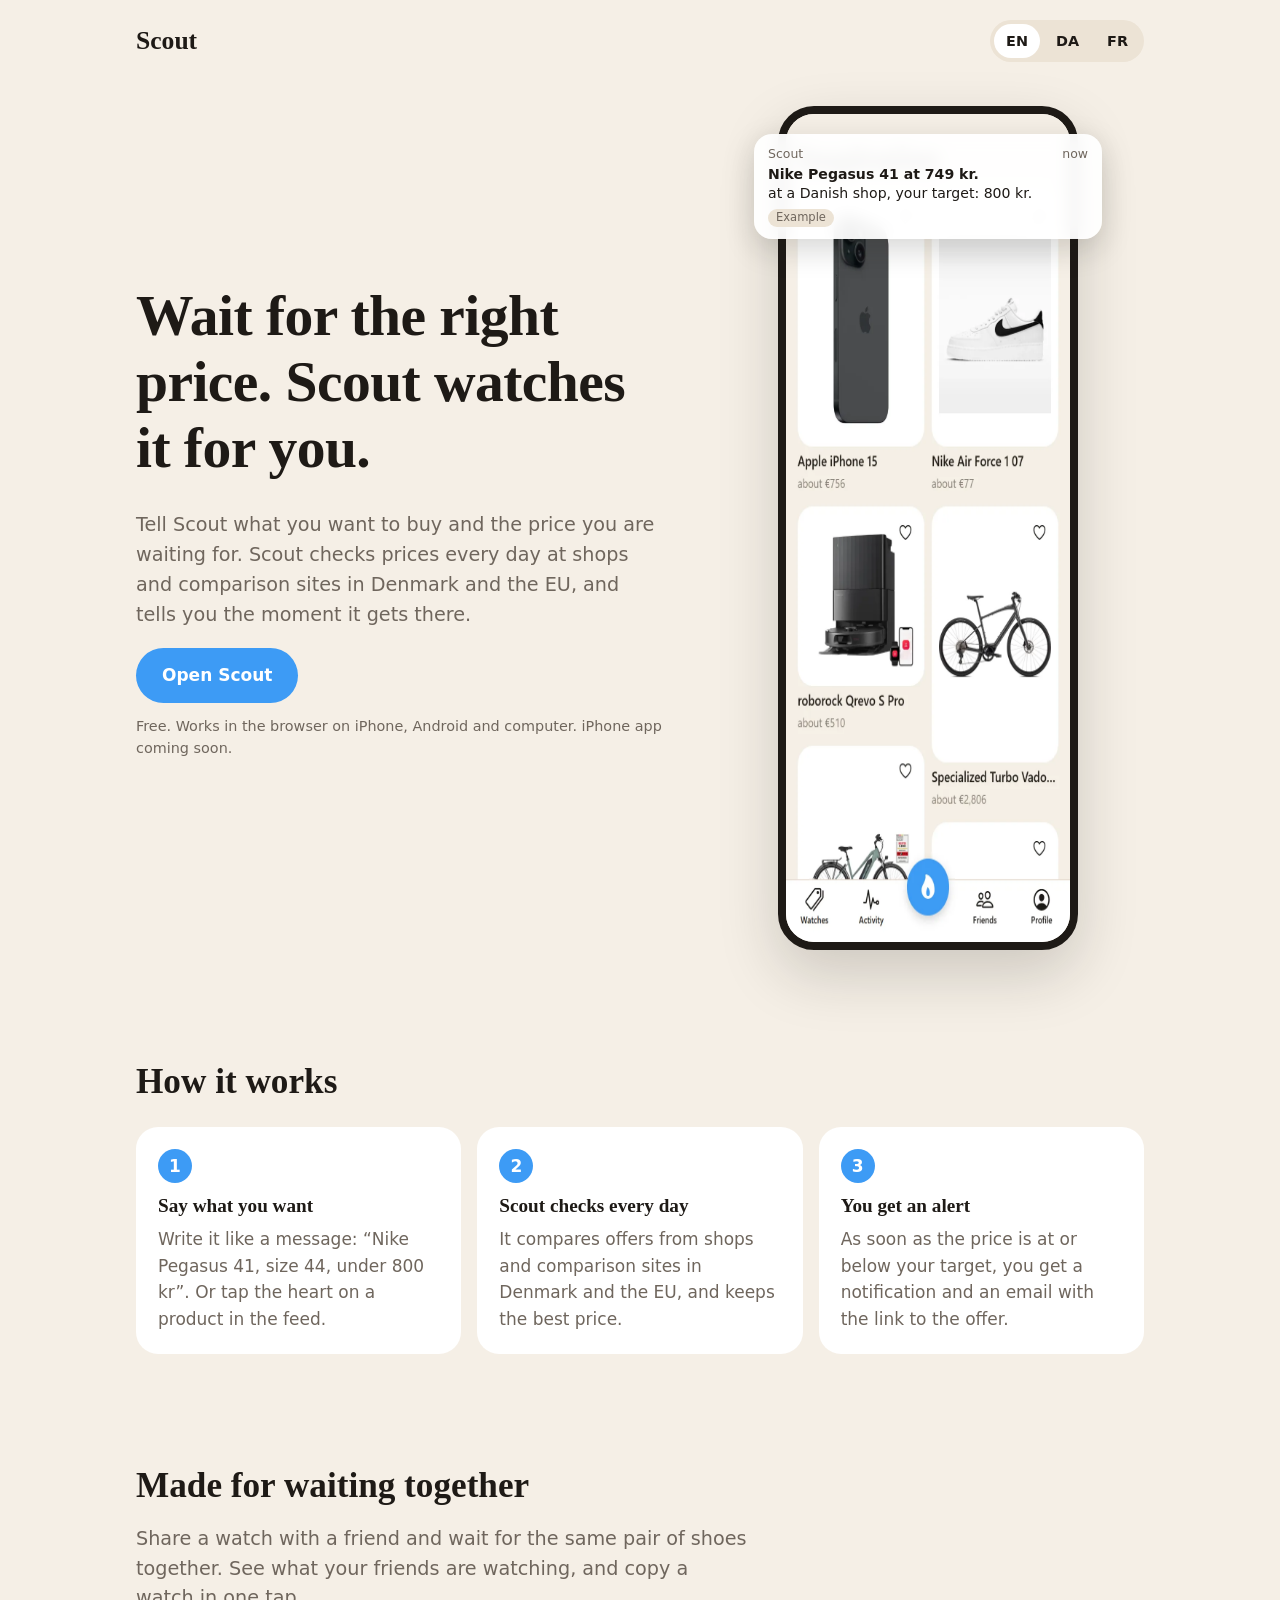
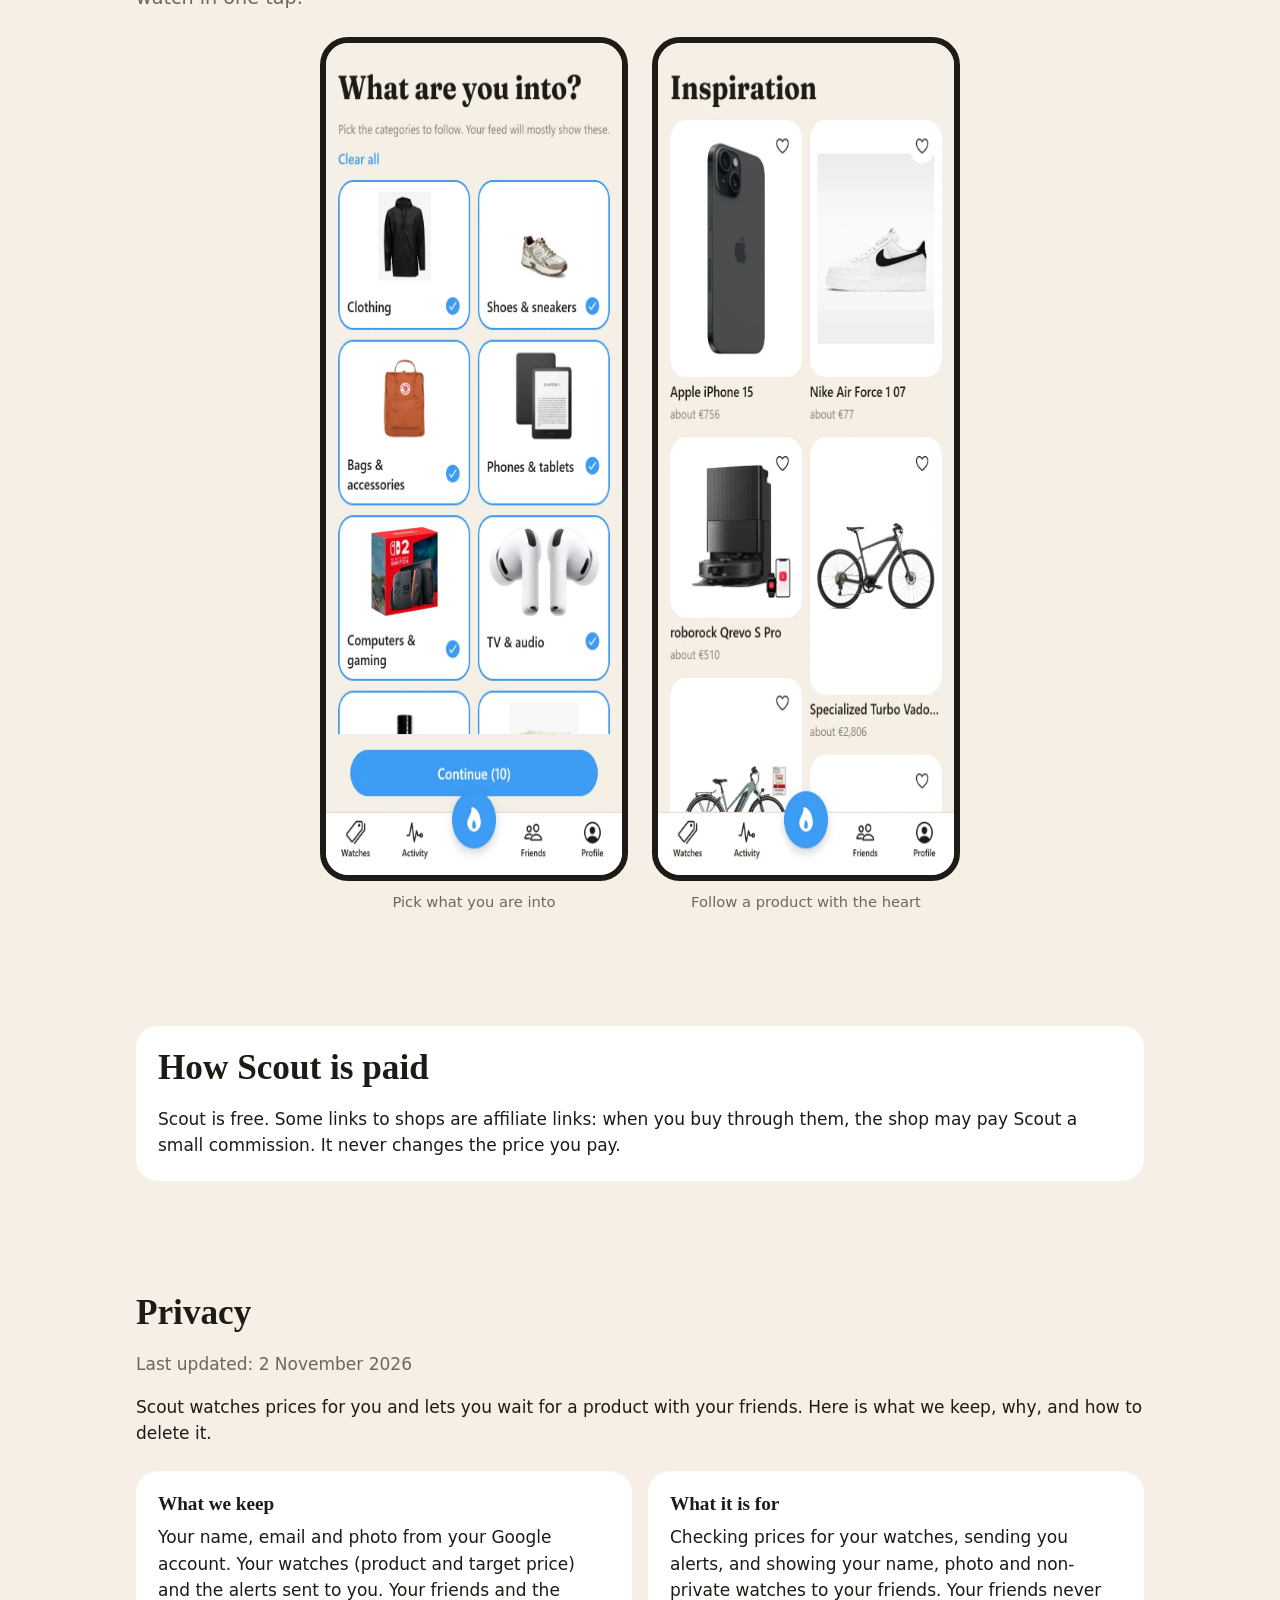
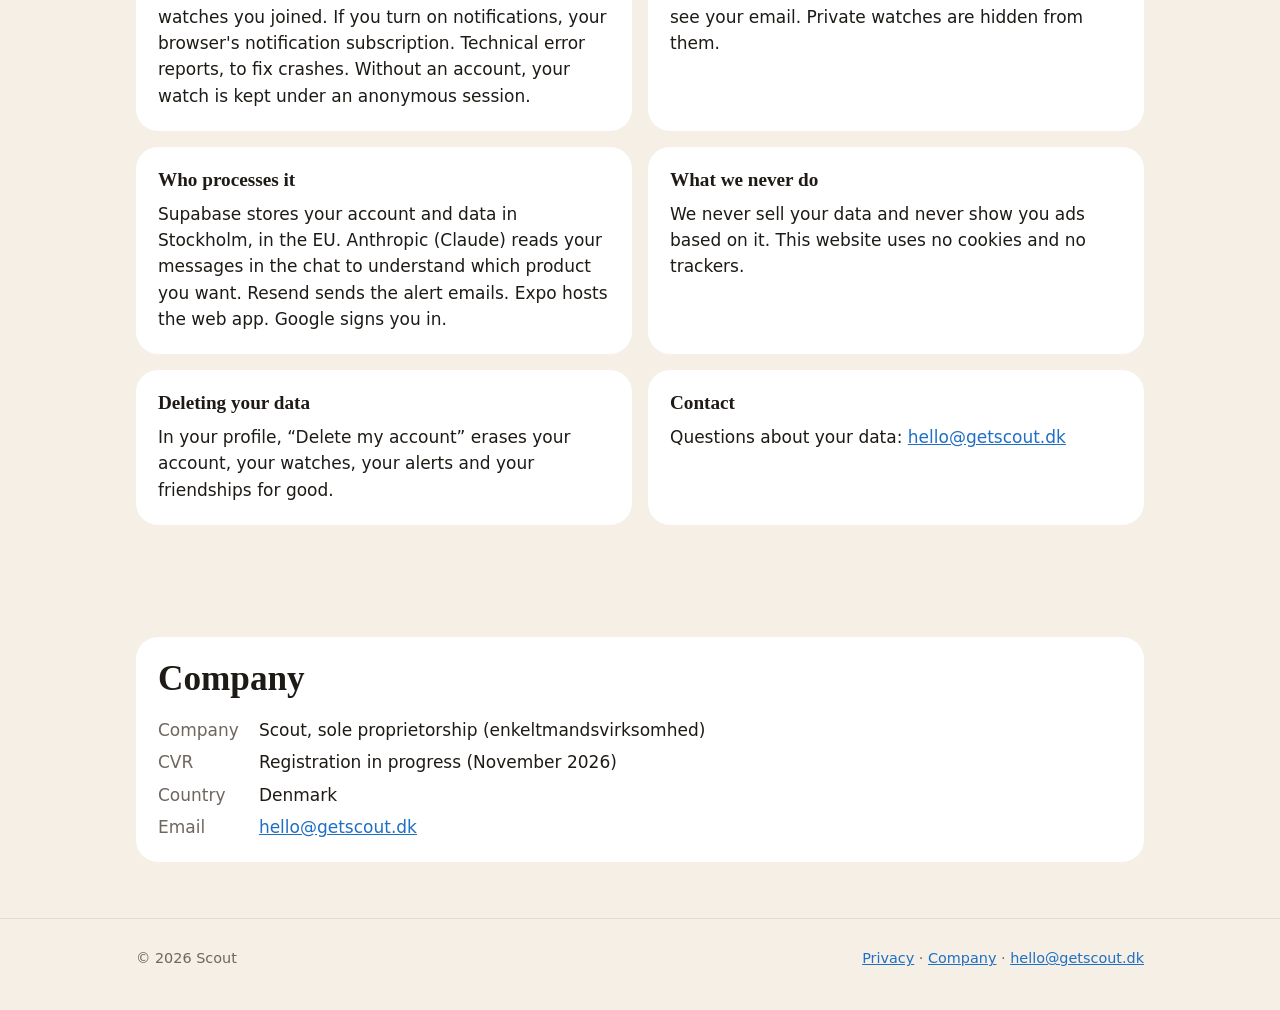
==== index.html @ a4c78bd1 "Public site in English, Danish and French Co-Authored-By: Claude Opus 5.5 <noreply@anthropic.com>" ====
<!doctype html>
<html lang="en">
<head>
  <meta charset="utf-8">
  <meta name="viewport" content="width=device-width, initial-scale=1">
  <title>Scout · Price alerts for what you want to buy</title>
  <meta name="description" content="Tell Scout what you want to buy and the price you are waiting for. Scout checks prices every day in Denmark and the EU and alerts you when it gets there.">
  <link rel="canonical" href="https://getscout.dk/">
  <link rel="alternate" hreflang="en" href="https://getscout.dk/">
  <link rel="alternate" hreflang="da" href="https://getscout.dk/da/">
  <link rel="alternate" hreflang="fr" href="https://getscout.dk/fr/">
  <link rel="alternate" hreflang="x-default" href="https://getscout.dk/">
  <meta property="og:title" content="Scout · Price alerts for what you want to buy">
  <meta property="og:description" content="Say what you want and the price you are waiting for. Scout checks every day and tells you.">
  <meta property="og:image" content="https://getscout.dk/assets/img/en-feed.webp">
  <meta name="theme-color" content="#F5EFE6">
  <link rel="icon" href="assets/favicon.svg" type="image/svg+xml">
  <link rel="stylesheet" href="assets/style.css">
</head>
<body>
  <header class="wrap top">
    <a class="brand" href="./">Scout</a>
    <nav class="langs" aria-label="Language">
      <a href="./" hreflang="en" aria-current="page">EN</a>
      <a href="da/" hreflang="da">DA</a>
      <a href="fr/" hreflang="fr">FR</a>
    </nav>
  </header>

  <main>
    <section class="wrap hero">
      <div>
        <h1>Wait for the right price. Scout watches it for you.</h1>
        <p class="lead">Tell Scout what you want to buy and the price you are waiting for. Scout checks prices every day at shops and comparison sites in Denmark and the EU, and tells you the moment it gets there.</p>
        <a class="button" href="https://scout-jt.expo.app">Open Scout</a>
        <p class="note">Free. Works in the browser on iPhone, Android and computer. iPhone app coming soon.</p>
      </div>
      <div class="phone">
        <img src="assets/img/en-feed.webp" width="390" height="844" alt="The Scout feed: popular products with their usual price and a heart to follow them">
        <div class="alert" aria-label="Example alert">
          <div class="meta"><span>Scout</span><span>now</span></div>
          <b>Nike Pegasus 41 at 749 kr.</b>
          at a Danish shop, your target: 800 kr.
          <span class="tag">Example</span>
        </div>
      </div>
    </section>

    <section class="wrap">
      <h2>How it works</h2>
      <ol class="steps">
        <li><h3>Say what you want</h3><p>Write it like a message: “Nike Pegasus 41, size 44, under 800 kr”. Or tap the heart on a product in the feed.</p></li>
        <li><h3>Scout checks every day</h3><p>It compares offers from shops and comparison sites in Denmark and the EU, and keeps the best price.</p></li>
        <li><h3>You get an alert</h3><p>As soon as the price is at or below your target, you get a notification and an email with the link to the offer.</p></li>
      </ol>
    </section>

    <section class="wrap">
      <h2>Made for waiting together</h2>
      <p class="lead">Share a watch with a friend and wait for the same pair of shoes together. See what your friends are watching, and copy a watch in one tap.</p>
      <div class="screens">
        <figure>
          <img src="assets/img/en-categories.webp" width="390" height="844" loading="lazy" alt="Choosing categories on first launch">
          <figcaption>Pick what you are into</figcaption>
        </figure>
        <figure>
          <img src="assets/img/en-feed.webp" width="390" height="844" loading="lazy" alt="The feed of popular products">
          <figcaption>Follow a product with the heart</figcaption>
        </figure>
      </div>
    </section>

    <section class="wrap" id="affiliate">
      <div class="card">
        <h2>How Scout is paid</h2>
        <p>Scout is free. Some links to shops are affiliate links: when you buy through them, the shop may pay Scout a small commission. It never changes the price you pay.</p>
      </div>
    </section>

    <section class="wrap" id="privacy">
      <h2>Privacy</h2>
      <p class="muted">Last updated: 2 November 2026</p>
      <p>Scout watches prices for you and lets you wait for a product with your friends. Here is what we keep, why, and how to delete it.</p>
      <div class="cards">
        <div class="card"><h3>What we keep</h3><p>Your name, email and photo from your Google account. Your watches (product and target price) and the alerts sent to you. Your friends and the watches you joined. If you turn on notifications, your browser's notification subscription. Technical error reports, to fix crashes. Without an account, your watch is kept under an anonymous session.</p></div>
        <div class="card"><h3>What it is for</h3><p>Checking prices for your watches, sending you alerts, and showing your name, photo and non-private watches to your friends. Your friends never see your email. Private watches are hidden from them.</p></div>
        <div class="card"><h3>Who processes it</h3><p>Supabase stores your account and data in Stockholm, in the EU. Anthropic (Claude) reads your messages in the chat to understand which product you want. Resend sends the alert emails. Expo hosts the web app. Google signs you in.</p></div>
        <div class="card"><h3>What we never do</h3><p>We never sell your data and never show you ads based on it. This website uses no cookies and no trackers.</p></div>
        <div class="card"><h3>Deleting your data</h3><p>In your profile, “Delete my account” erases your account, your watches, your alerts and your friendships for good.</p></div>
        <div class="card"><h3>Contact</h3><p>Questions about your data: <a href="mailto:hello@getscout.dk">hello@getscout.dk</a></p></div>
      </div>
    </section>

    <section class="wrap legal" id="legal">
      <div class="card">
        <h2>Company</h2>
        <dl>
          <dt>Company</dt><dd>Scout, sole proprietorship (enkeltmandsvirksomhed)</dd>
          <!-- TODO after CVR registration: owner name, CVR number and registered address -->
          <dt>CVR</dt><dd>Registration in progress (November 2026)</dd>
          <dt>Country</dt><dd>Denmark</dd>
          <dt>Email</dt><dd><a href="mailto:hello@getscout.dk">hello@getscout.dk</a></dd>
        </dl>
      </div>
    </section>
  </main>

  <footer>
    <div class="wrap">
      <span>© 2026 Scout</span>
      <span><a href="#privacy">Privacy</a> · <a href="#legal">Company</a> · <a href="mailto:hello@getscout.dk">hello@getscout.dk</a></span>
    </div>
  </footer>
</body>
</html>
---- assets/style.css ----
/* Scout public site. Same tokens as the app (scout-app/src/lib/theme.ts). */
@font-face { font-family: "Fraunces"; font-weight: 600; font-display: swap; src: url("fonts/Fraunces_600SemiBold.ttf") format("truetype"); }
@font-face { font-family: "Fraunces"; font-weight: 700; font-display: swap; src: url("fonts/Fraunces_700Bold.ttf") format("truetype"); }

:root {
  --bg: #F5EFE6;
  --card: #FFFFFF;
  --sand: #ECE3D5;
  --text: #1E1A16;
  --muted: #6F665D;
  --border: #E6DCCD;
  --accent: #3D9BF5;
  --accent-ink: #1F6FC4;
  --radius: 22px;
  --serif: "Fraunces", Georgia, serif;
  --sans: system-ui, -apple-system, "Segoe UI", Roboto, sans-serif;
}

* { box-sizing: border-box; }
html { -webkit-text-size-adjust: 100%; }
body { margin: 0; background: var(--bg); color: var(--text); font: 17px/1.55 var(--sans); }
img { max-width: 100%; display: block; }
a { color: var(--accent-ink); }
h1, h2, h3 { font-family: var(--serif); font-weight: 600; line-height: 1.15; margin: 0 0 .5em; }
h1 { font-weight: 700; font-size: clamp(2.3rem, 7vw, 3.6rem); letter-spacing: -.01em; }
h2 { font-size: clamp(1.6rem, 4.5vw, 2.2rem); }
h3 { font-size: 1.2rem; }
p { margin: 0 0 1em; }

.wrap { width: 100%; max-width: 1040px; margin: 0 auto; padding-left: 16px; padding-right: 16px; }
section { padding-top: 56px; padding-bottom: 56px; }

/* Header */
.top { display: flex; align-items: center; justify-content: space-between; padding-top: 20px; padding-bottom: 20px; }
.brand { font-family: var(--serif); font-weight: 700; font-size: 1.6rem; color: var(--text); text-decoration: none; }
.langs { display: flex; gap: 4px; background: var(--sand); border-radius: 999px; padding: 4px; }
.langs a { padding: 6px 12px; border-radius: 999px; color: var(--text); text-decoration: none; font-size: .9rem; font-weight: 600; }
.langs a[aria-current="page"] { background: var(--card); }

/* Hero */
.hero { display: grid; grid-template-columns: 1.1fr .9fr; gap: 48px; align-items: center; padding-top: 24px; }
.lead { font-size: 1.2rem; color: var(--muted); max-width: 32em; }
.button { display: inline-block; background: var(--accent); color: #fff; text-decoration: none; font-weight: 600; padding: 14px 26px; border-radius: 999px; }
.button:hover { background: var(--accent-ink); }
.note { font-size: .9rem; color: var(--muted); margin-top: 12px; }

/* Phone with an example alert on top */
.phone { position: relative; max-width: 300px; margin: 0 auto; }
.phone > img { border-radius: 36px; border: 8px solid var(--text); box-shadow: 0 24px 60px rgba(30, 26, 22, .18); }
.alert { position: absolute; left: -24px; right: -24px; top: 28px; background: rgba(255, 255, 255, .94); backdrop-filter: blur(8px);
  border-radius: 18px; padding: 12px 14px; box-shadow: 0 10px 30px rgba(30, 26, 22, .18); font-size: .88rem; line-height: 1.35; }
.alert b { display: block; }
.alert .meta { display: flex; justify-content: space-between; color: var(--muted); font-size: .78rem; margin-bottom: 2px; }
.alert .tag { display: inline-block; margin-top: 6px; font-size: .72rem; color: var(--muted); background: var(--sand); border-radius: 999px; padding: 1px 8px; }

/* Steps */
.steps { display: grid; grid-template-columns: repeat(3, 1fr); gap: 16px; padding: 0; margin: 24px 0 0; list-style: none; counter-reset: step; }
.steps li { background: var(--card); border-radius: var(--radius); padding: 22px; counter-increment: step; }
.steps li::before { content: counter(step); display: grid; place-items: center; width: 34px; height: 34px; border-radius: 50%;
  background: var(--accent); color: #fff; font-weight: 700; margin-bottom: 12px; }
.steps p { color: var(--muted); margin: 0; }

/* Screens */
.screens { display: grid; grid-template-columns: 1fr 1fr; gap: 24px; max-width: 640px; margin: 24px auto 0; }
.screens figure { margin: 0; }
.screens img { border-radius: 28px; border: 6px solid var(--text); }
.screens figcaption { text-align: center; color: var(--muted); font-size: .92rem; margin-top: 10px; }

/* Text blocks */
.cards { display: grid; grid-template-columns: 1fr 1fr; gap: 16px; margin-top: 24px; }
.card { background: var(--card); border-radius: var(--radius); padding: 22px; }
.card p:last-child { margin: 0; }
.muted { color: var(--muted); }
.legal dl { display: grid; grid-template-columns: max-content 1fr; gap: 6px 20px; margin: 0; }
.legal dt { color: var(--muted); }
.legal dd { margin: 0; }

footer { border-top: 1px solid var(--border); padding: 28px 0 40px; color: var(--muted); font-size: .9rem; }
footer .wrap { display: flex; flex-wrap: wrap; gap: 8px 20px; justify-content: space-between; }

@media (max-width: 760px) {
  section { padding-top: 36px; padding-bottom: 36px; }
  .hero { grid-template-columns: 1fr; gap: 40px; }
  .phone { max-width: 250px; }
  .alert { left: -16px; right: -16px; }
  .steps, .cards { grid-template-columns: 1fr; }
  .screens { gap: 14px; }
  .screens img { border-width: 4px; border-radius: 20px; }
  .legal dl { grid-template-columns: 1fr; gap: 0; }
  .legal dd { margin-bottom: 8px; }
}
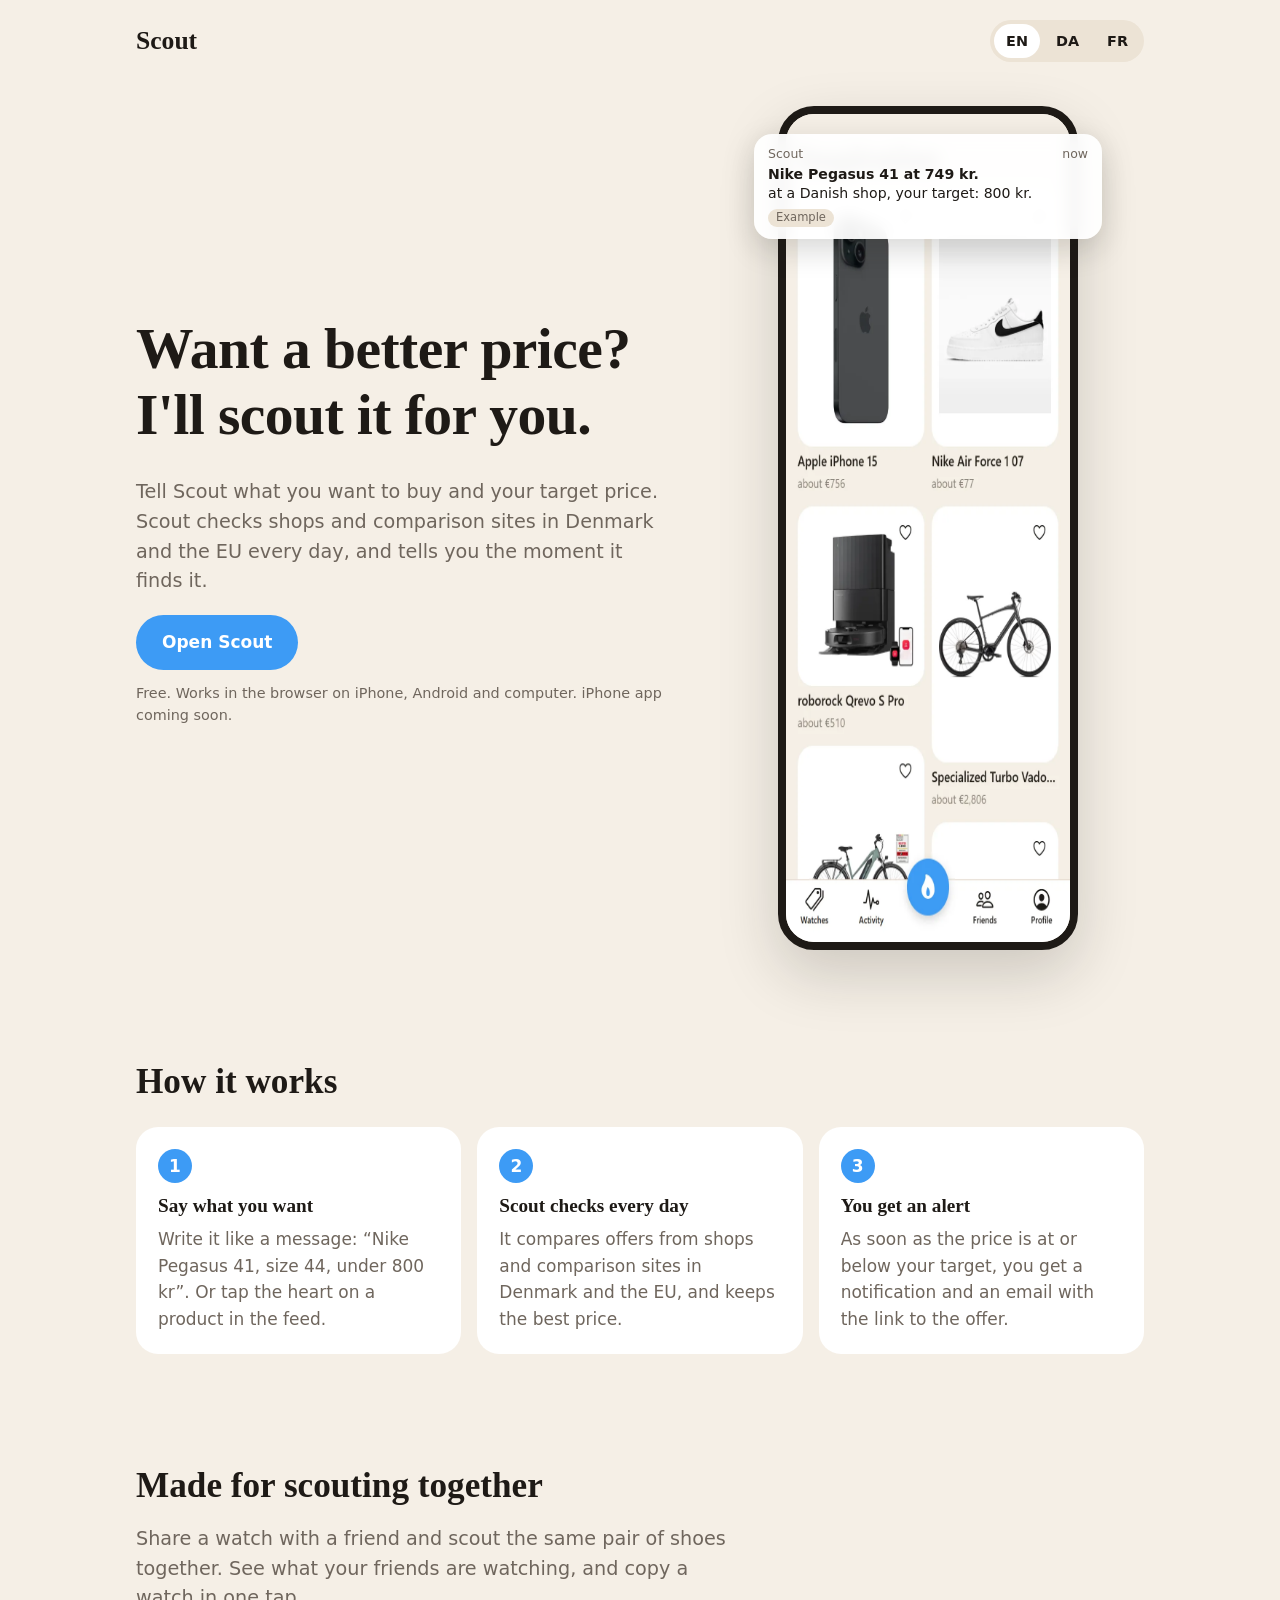
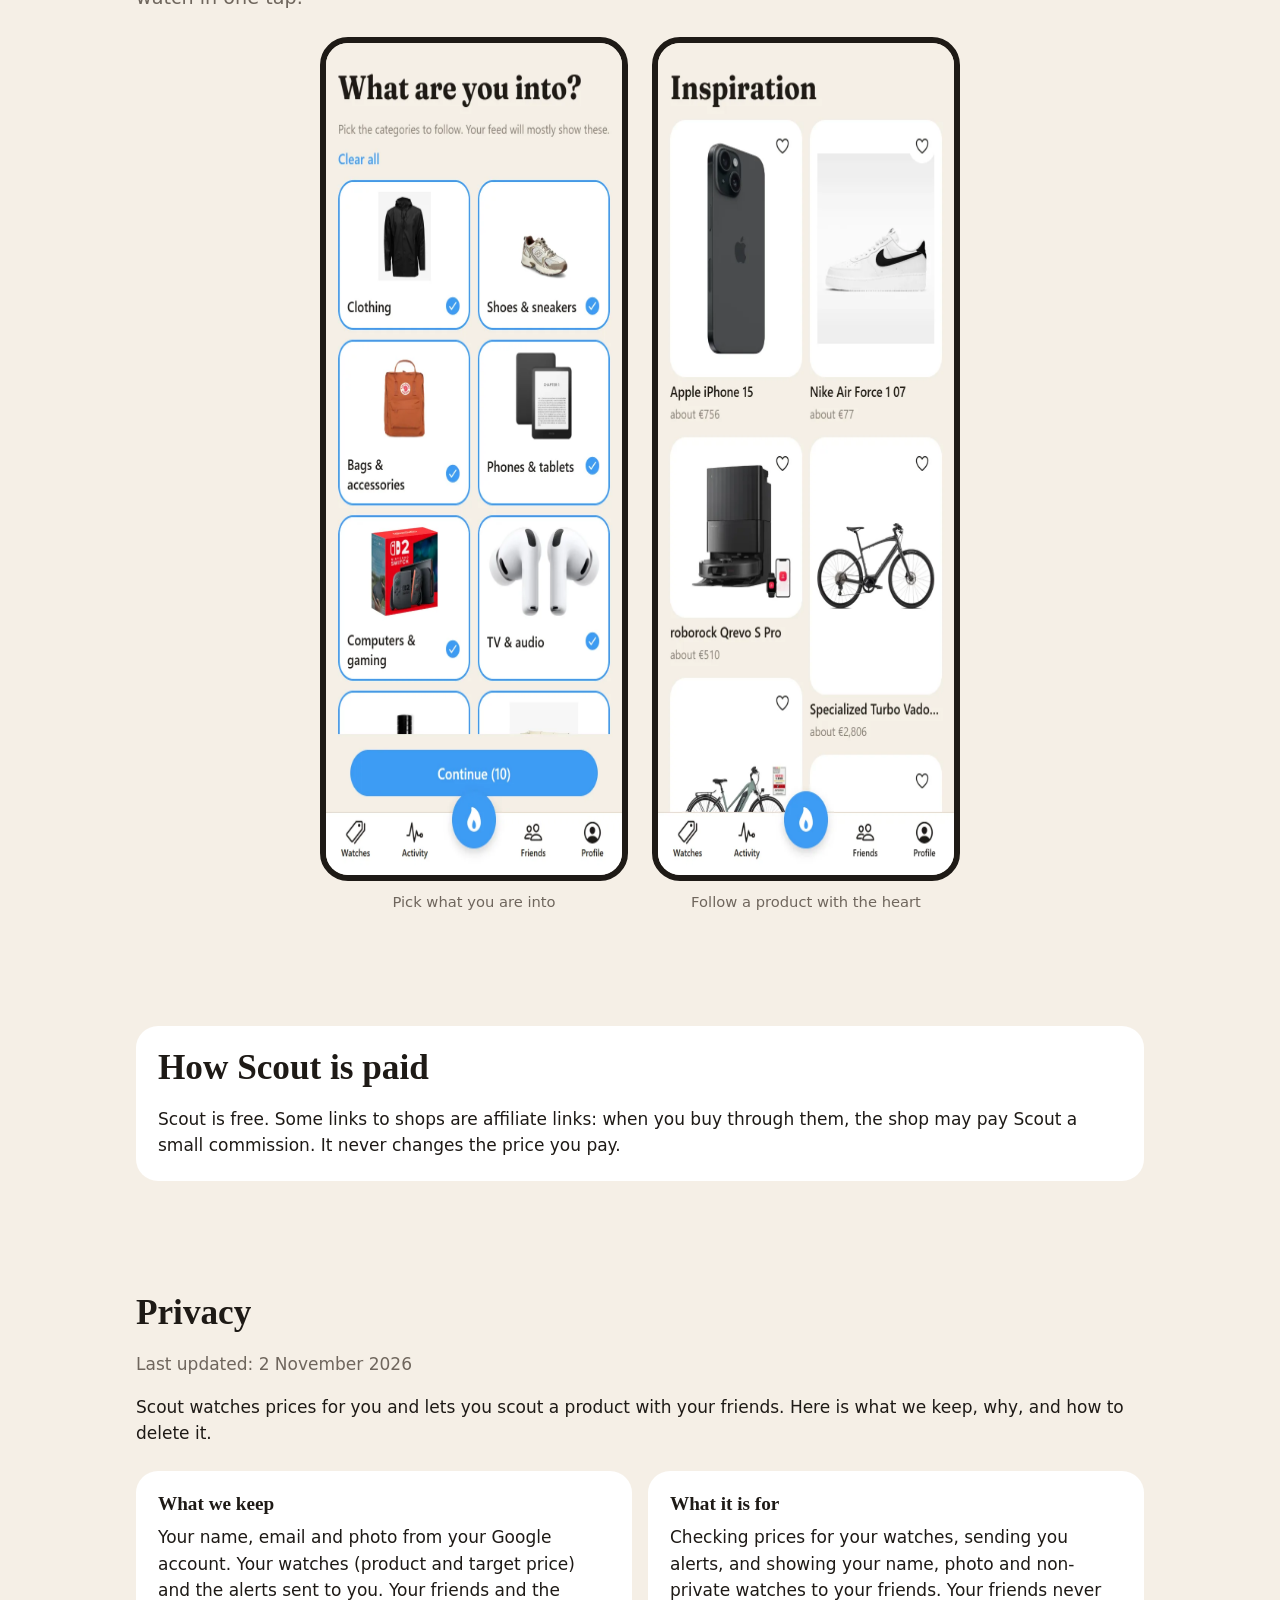
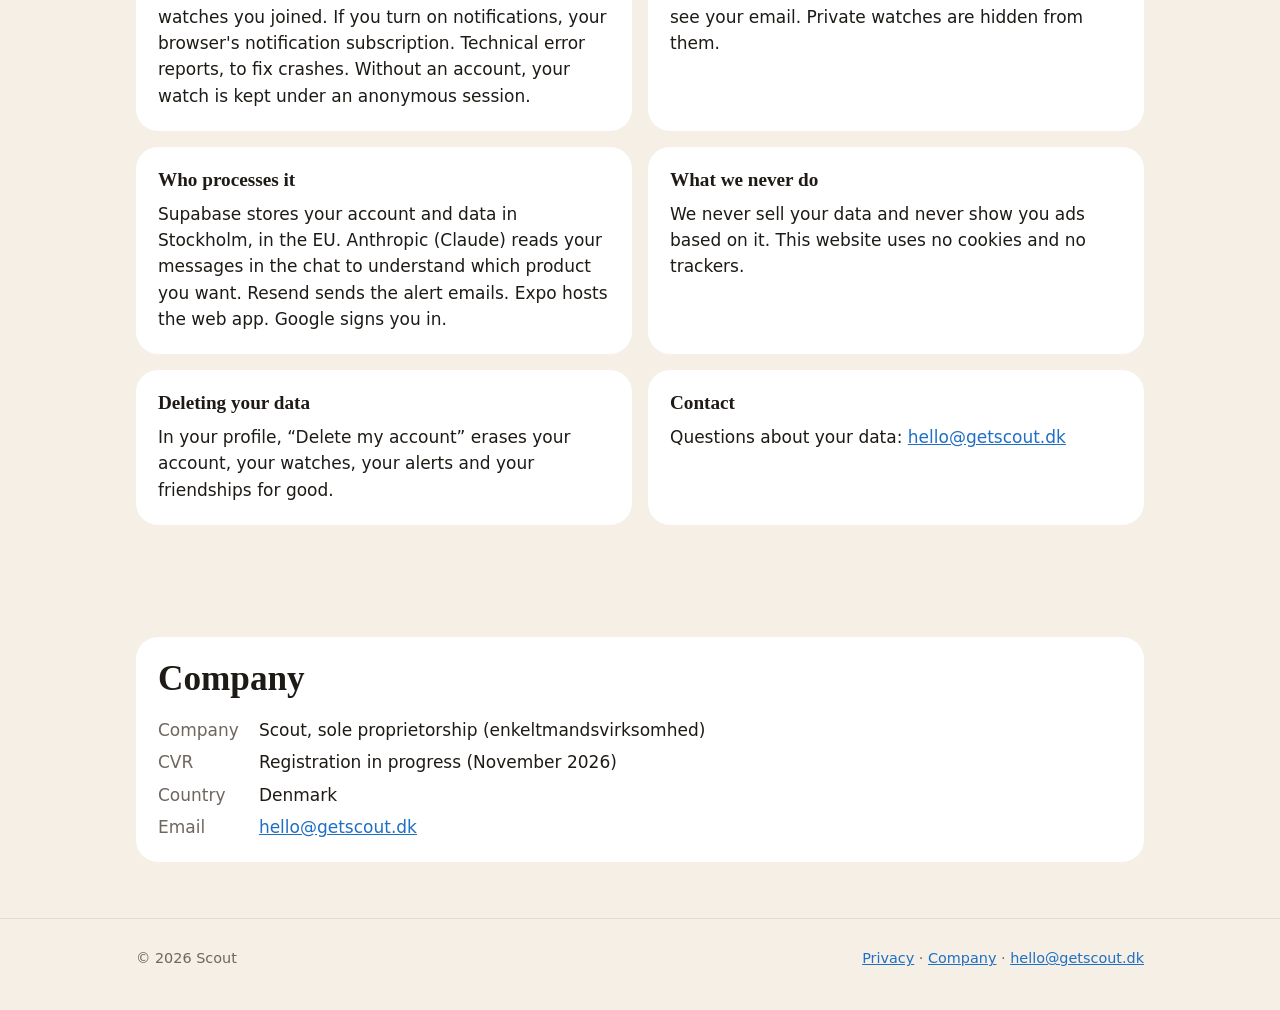
==== commit dfb1504a: "Active wording: scout, hunt, guetter instead of waiting Co-Authored-By: Claude Opus 5.5 <noreply@ant" ====
--- a/index.html
+++ b/index.html
@@ -4,14 +4,14 @@
   <meta charset="utf-8">
   <meta name="viewport" content="width=device-width, initial-scale=1">
   <title>Scout · Price alerts for what you want to buy</title>
-  <meta name="description" content="Tell Scout what you want to buy and the price you are waiting for. Scout checks prices every day in Denmark and the EU and alerts you when it gets there.">
+  <meta name="description" content="Tell Scout what you want to buy and your target price. Scout scouts for it every day in Denmark and the EU and alerts you the moment it finds it.">
   <link rel="canonical" href="https://getscout.dk/">
   <link rel="alternate" hreflang="en" href="https://getscout.dk/">
   <link rel="alternate" hreflang="da" href="https://getscout.dk/da/">
   <link rel="alternate" hreflang="fr" href="https://getscout.dk/fr/">
   <link rel="alternate" hreflang="x-default" href="https://getscout.dk/">
   <meta property="og:title" content="Scout · Price alerts for what you want to buy">
-  <meta property="og:description" content="Say what you want and the price you are waiting for. Scout checks every day and tells you.">
+  <meta property="og:description" content="Say what you want and your target price. Scout scouts for it every day and tells you.">
   <meta property="og:image" content="https://getscout.dk/assets/img/en-feed.webp">
   <meta name="theme-color" content="#F5EFE6">
   <link rel="icon" href="assets/favicon.svg" type="image/svg+xml">
@@ -30,8 +30,8 @@
   <main>
     <section class="wrap hero">
       <div>
-        <h1>Wait for the right price. Scout watches it for you.</h1>
-        <p class="lead">Tell Scout what you want to buy and the price you are waiting for. Scout checks prices every day at shops and comparison sites in Denmark and the EU, and tells you the moment it gets there.</p>
+        <h1>Want a better price? I'll scout it for you.</h1>
+        <p class="lead">Tell Scout what you want to buy and your target price. Scout checks shops and comparison sites in Denmark and the EU every day, and tells you the moment it finds it.</p>
         <a class="button" href="https://scout-jt.expo.app">Open Scout</a>
         <p class="note">Free. Works in the browser on iPhone, Android and computer. iPhone app coming soon.</p>
       </div>
@@ -56,8 +56,8 @@
     </section>
 
     <section class="wrap">
-      <h2>Made for waiting together</h2>
-      <p class="lead">Share a watch with a friend and wait for the same pair of shoes together. See what your friends are watching, and copy a watch in one tap.</p>
+      <h2>Made for scouting together</h2>
+      <p class="lead">Share a watch with a friend and scout the same pair of shoes together. See what your friends are watching, and copy a watch in one tap.</p>
       <div class="screens">
         <figure>
           <img src="assets/img/en-categories.webp" width="390" height="844" loading="lazy" alt="Choosing categories on first launch">
@@ -80,7 +80,7 @@
     <section class="wrap" id="privacy">
       <h2>Privacy</h2>
       <p class="muted">Last updated: 2 November 2026</p>
-      <p>Scout watches prices for you and lets you wait for a product with your friends. Here is what we keep, why, and how to delete it.</p>
+      <p>Scout watches prices for you and lets you scout a product with your friends. Here is what we keep, why, and how to delete it.</p>
       <div class="cards">
         <div class="card"><h3>What we keep</h3><p>Your name, email and photo from your Google account. Your watches (product and target price) and the alerts sent to you. Your friends and the watches you joined. If you turn on notifications, your browser's notification subscription. Technical error reports, to fix crashes. Without an account, your watch is kept under an anonymous session.</p></div>
         <div class="card"><h3>What it is for</h3><p>Checking prices for your watches, sending you alerts, and showing your name, photo and non-private watches to your friends. Your friends never see your email. Private watches are hidden from them.</p></div>
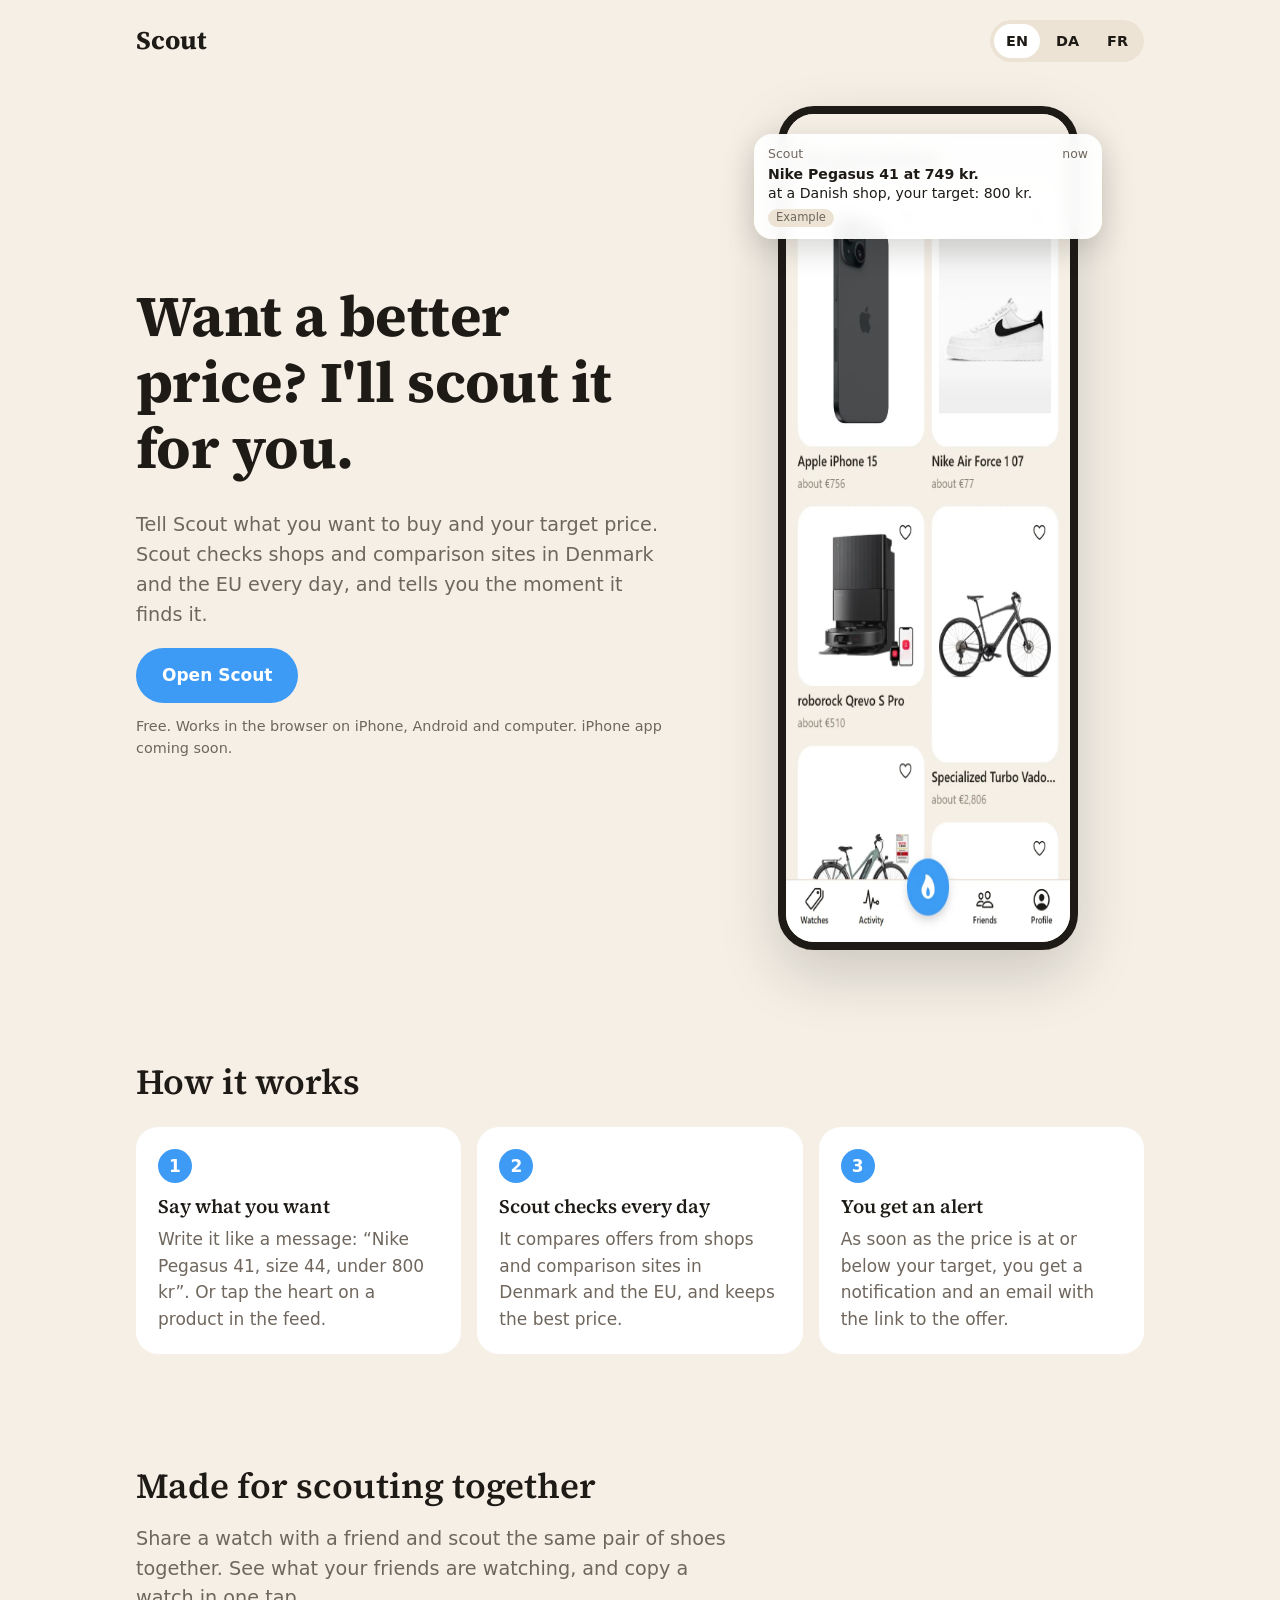
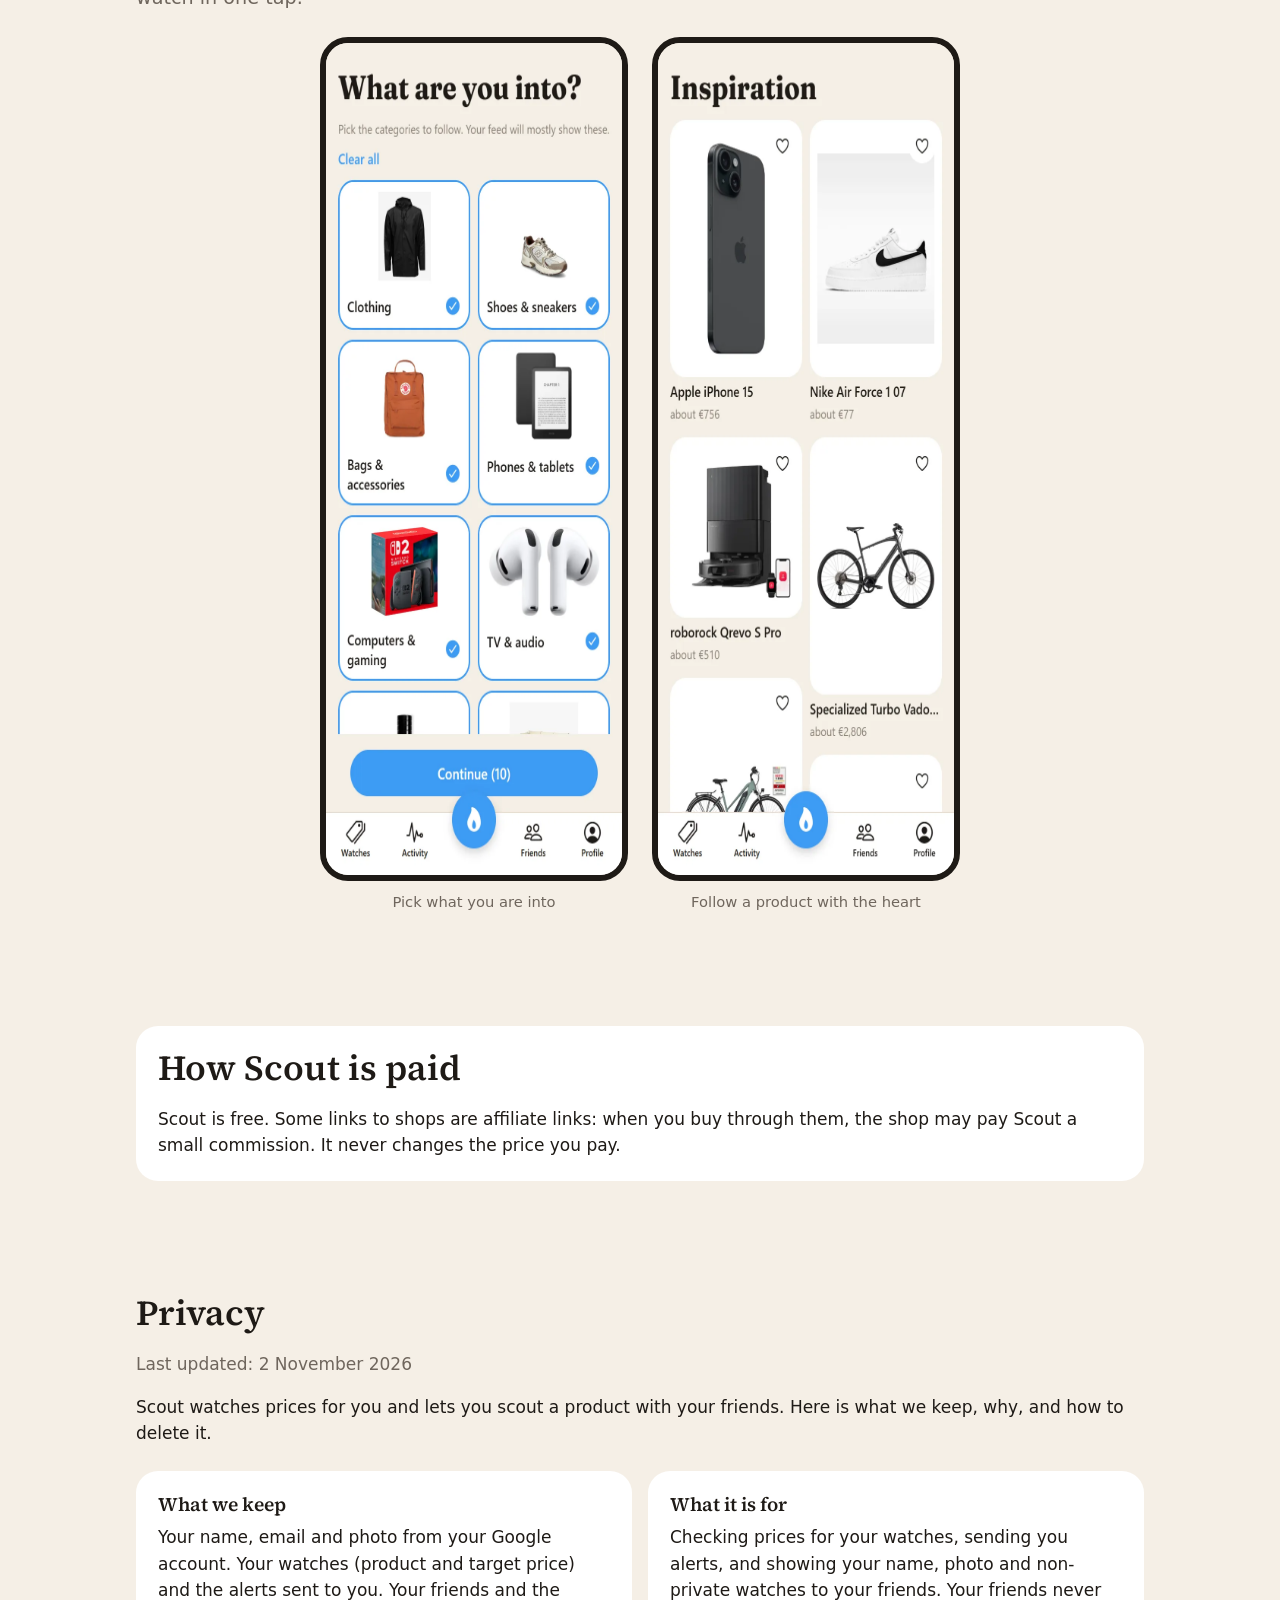
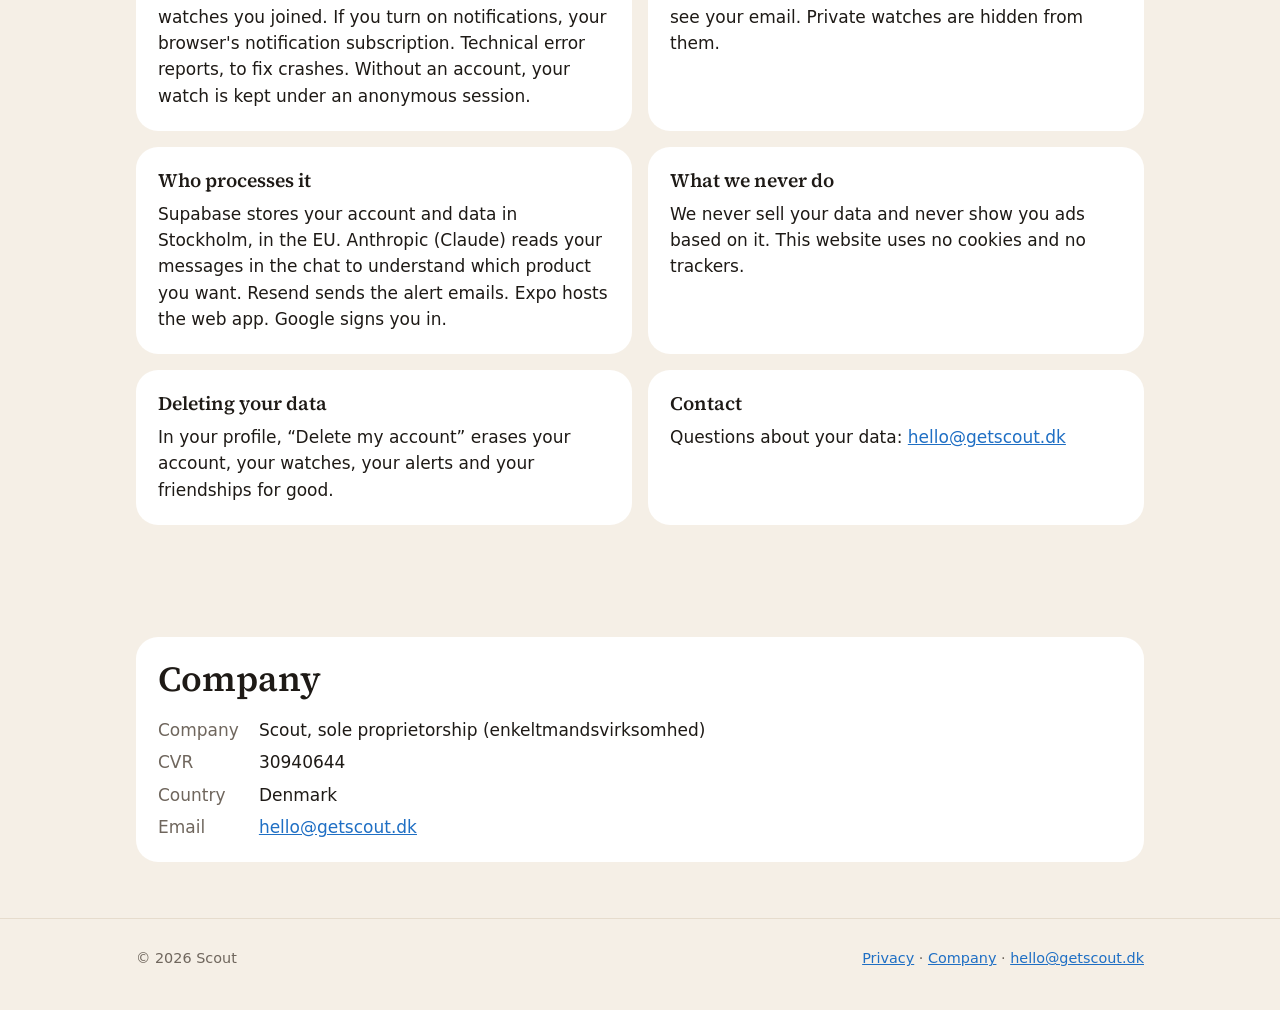
==== commit e7daa61f: "Company section: CVR number Co-Authored-By: Claude Fable 5.2 <noreply@anthropic.com>" ====
--- a/index.html
+++ b/index.html
@@ -96,8 +96,7 @@
         <h2>Company</h2>
         <dl>
           <dt>Company</dt><dd>Scout, sole proprietorship (enkeltmandsvirksomhed)</dd>
-          <!-- TODO after CVR registration: owner name, CVR number and registered address -->
-          <dt>CVR</dt><dd>Registration in progress (November 2026)</dd>
+          <dt>CVR</dt><dd>30940644</dd>
           <dt>Country</dt><dd>Denmark</dd>
           <dt>Email</dt><dd><a href="mailto:hello@getscout.dk">hello@getscout.dk</a></dd>
         </dl>
--- a/assets/style.css
+++ b/assets/style.css
@@ -1,6 +1,6 @@
 /* Scout public site. Same tokens as the app (scout-app/src/lib/theme.ts). */
-@font-face { font-family: "Fraunces"; font-weight: 600; font-display: swap; src: url("fonts/Fraunces_600SemiBold.ttf") format("truetype"); }
-@font-face { font-family: "Fraunces"; font-weight: 700; font-display: swap; src: url("fonts/Fraunces_700Bold.ttf") format("truetype"); }
+@font-face { font-family: "Source Serif 4"; font-weight: 600; font-display: swap; src: url("fonts/SourceSerif4_600.woff2") format("woff2"); }
+@font-face { font-family: "Source Serif 4"; font-weight: 700; font-display: swap; src: url("fonts/SourceSerif4_700.woff2") format("woff2"); }
 
 :root {
   --bg: #F5EFE6;
@@ -12,7 +12,7 @@
   --accent: #3D9BF5;
   --accent-ink: #1F6FC4;
   --radius: 22px;
-  --serif: "Fraunces", Georgia, serif;
+  --serif: "Source Serif 4", Georgia, serif;
   --sans: system-ui, -apple-system, "Segoe UI", Roboto, sans-serif;
 }
 
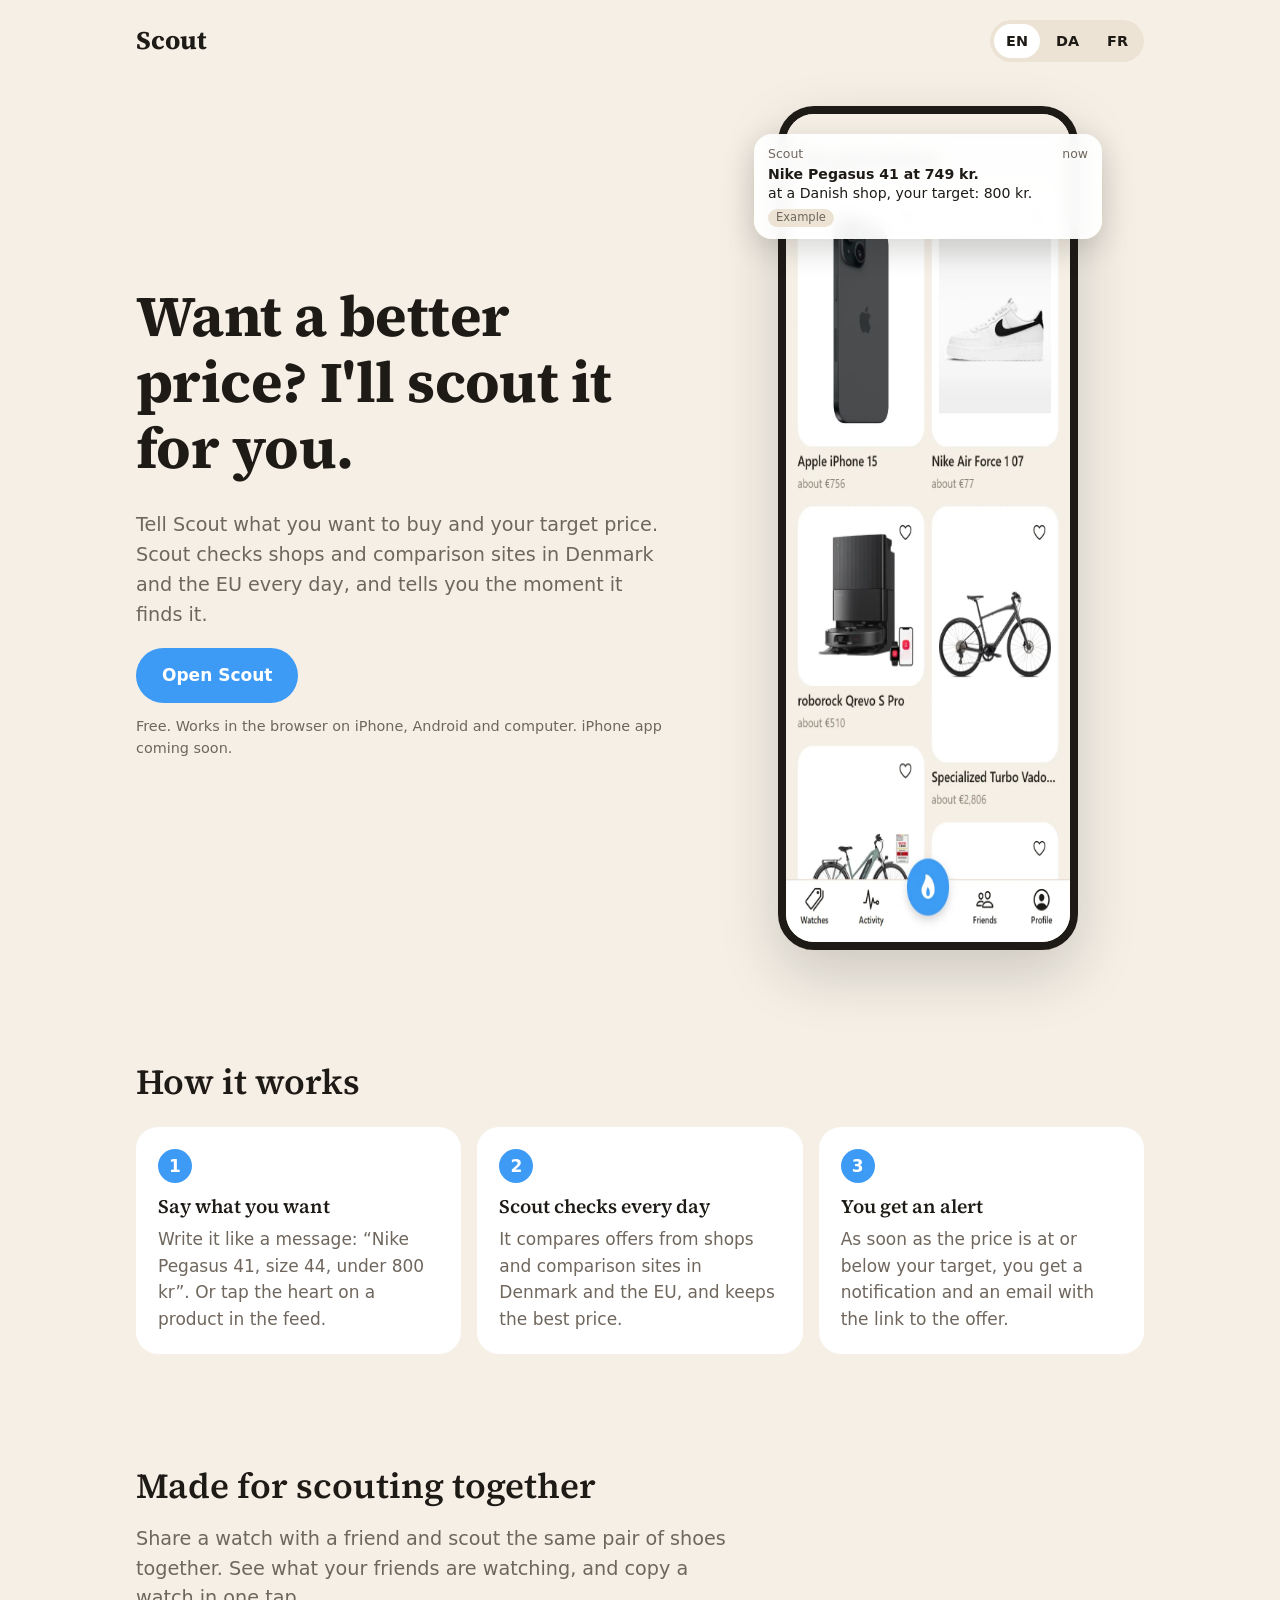
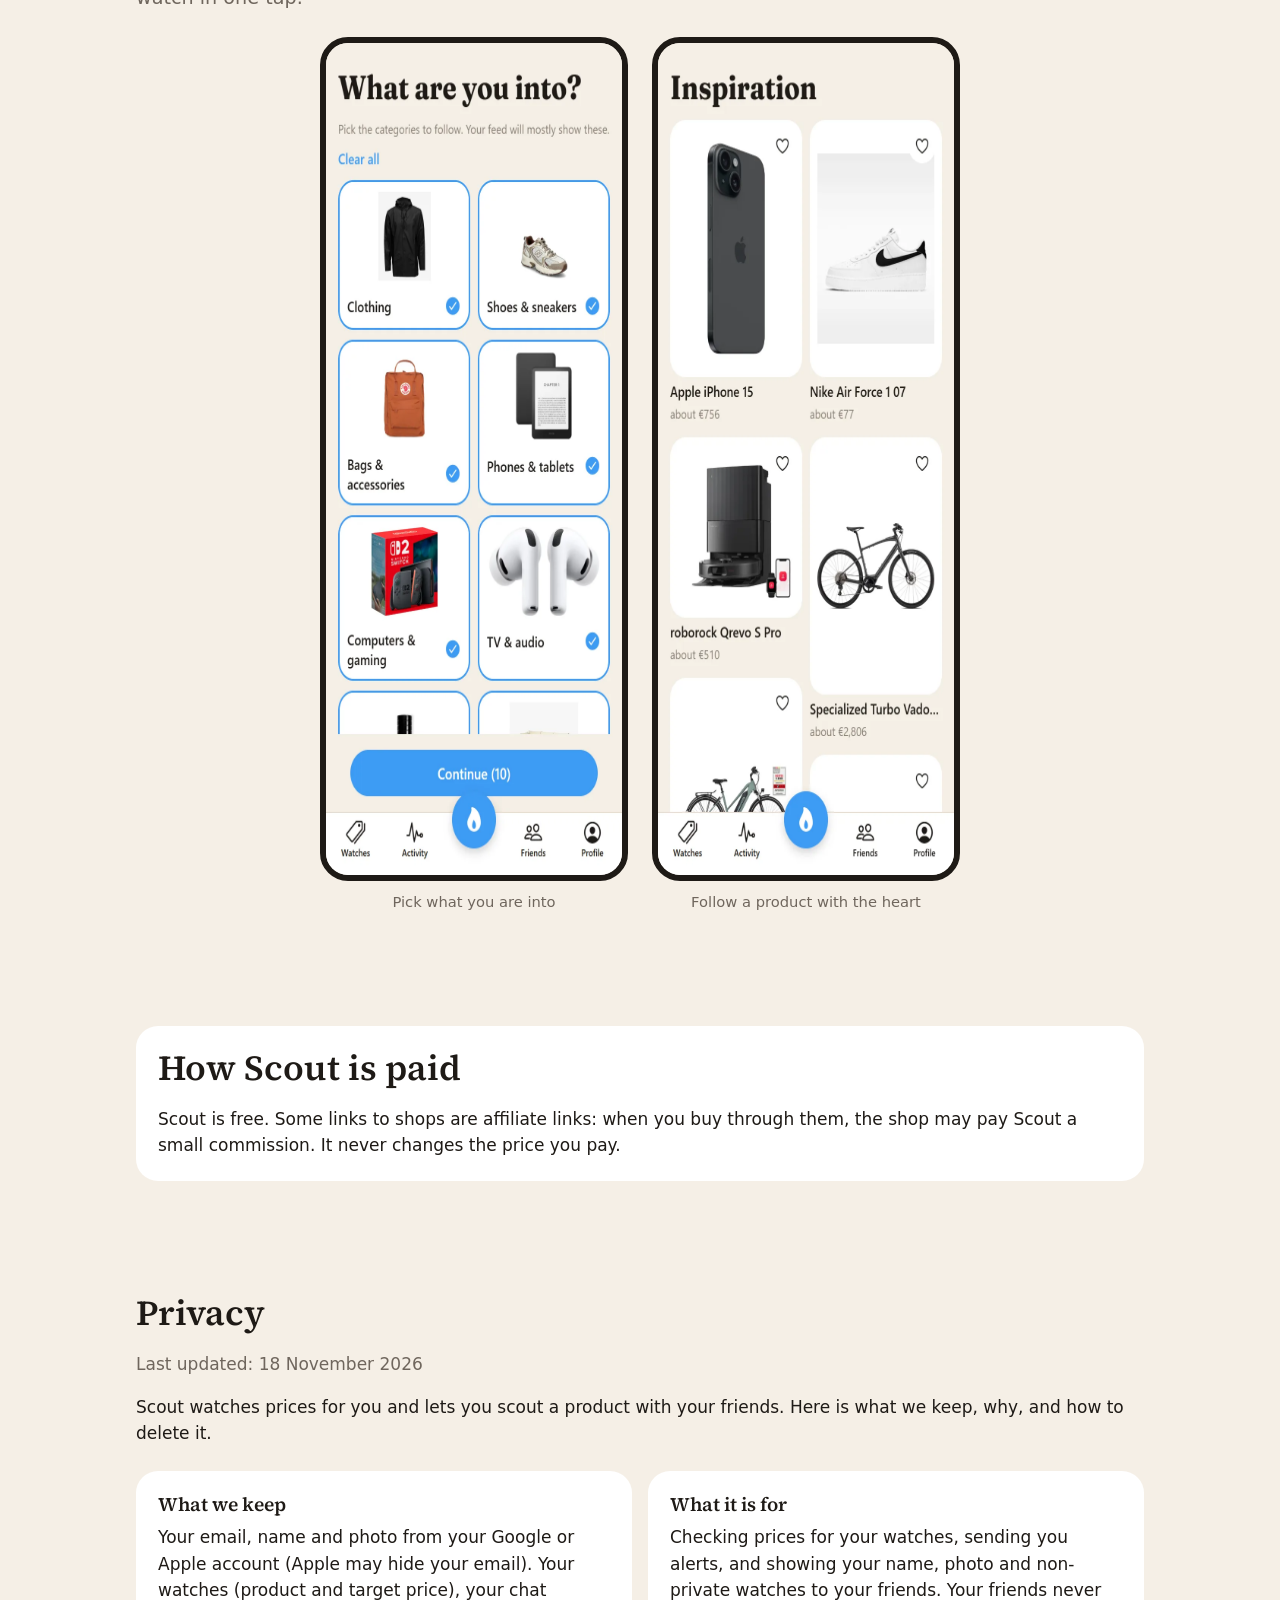
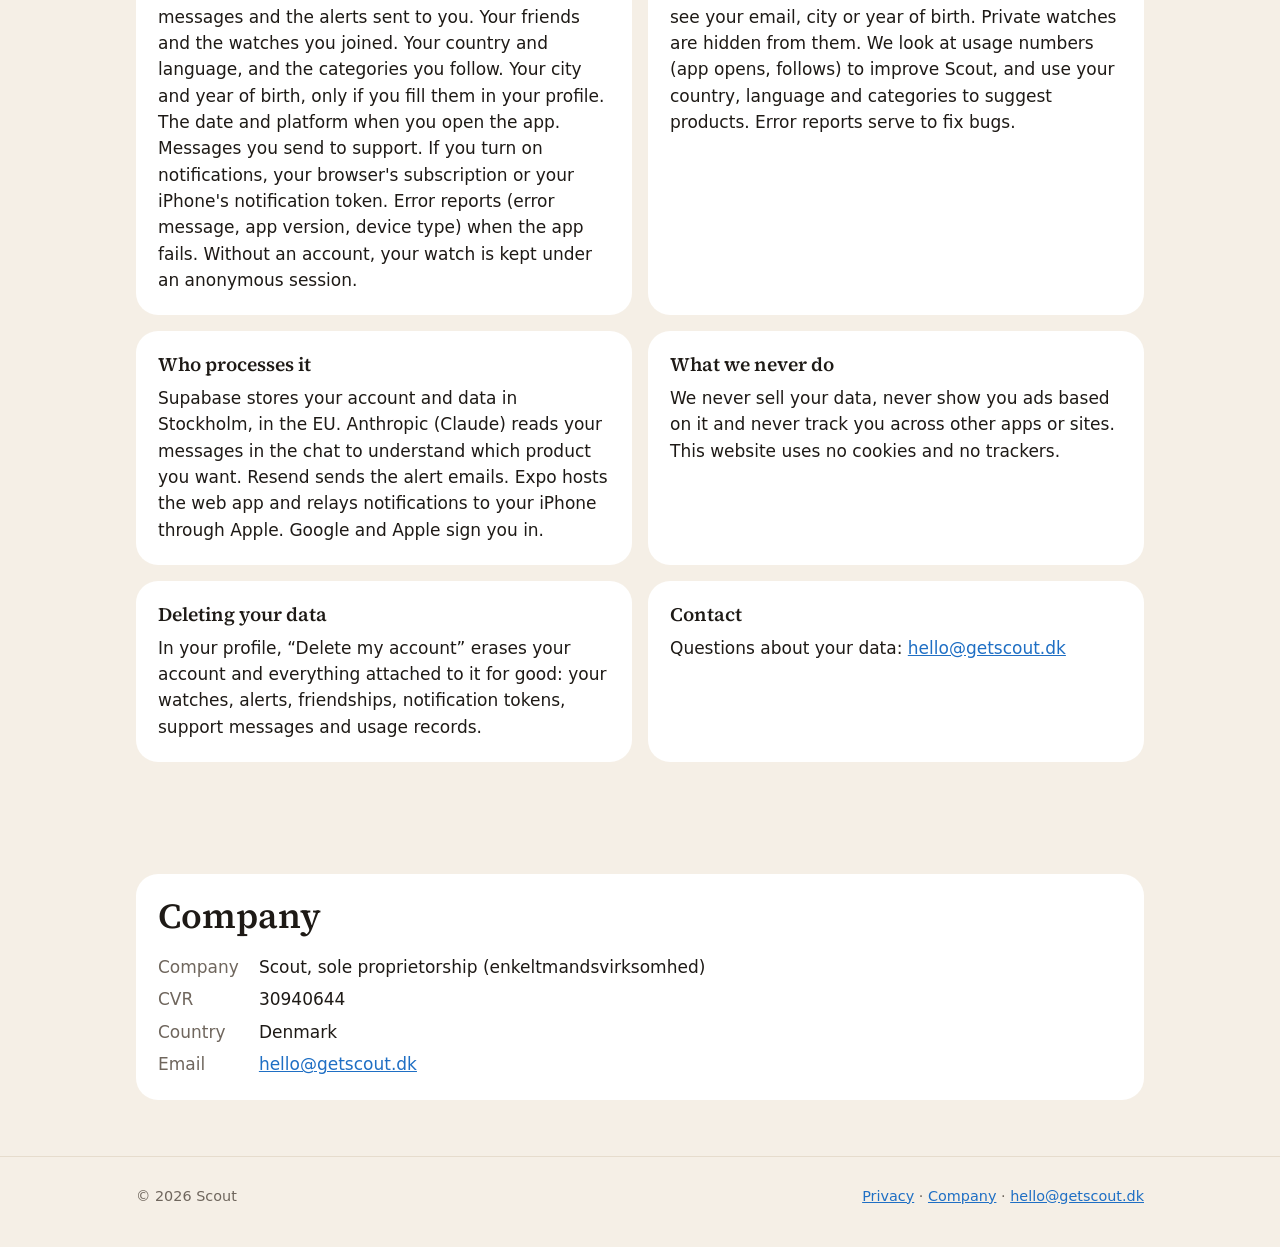
==== commit fd63b188: "Privacy section: align with the app policy of 2026-11-18 Co-Authored-By: Claude Sonnet 5.5 <noreply@" ====
--- a/index.html
+++ b/index.html
@@ -79,14 +79,14 @@
 
     <section class="wrap" id="privacy">
       <h2>Privacy</h2>
-      <p class="muted">Last updated: 2 November 2026</p>
+      <p class="muted">Last updated: 18 November 2026</p>
       <p>Scout watches prices for you and lets you scout a product with your friends. Here is what we keep, why, and how to delete it.</p>
       <div class="cards">
-        <div class="card"><h3>What we keep</h3><p>Your name, email and photo from your Google account. Your watches (product and target price) and the alerts sent to you. Your friends and the watches you joined. If you turn on notifications, your browser's notification subscription. Technical error reports, to fix crashes. Without an account, your watch is kept under an anonymous session.</p></div>
-        <div class="card"><h3>What it is for</h3><p>Checking prices for your watches, sending you alerts, and showing your name, photo and non-private watches to your friends. Your friends never see your email. Private watches are hidden from them.</p></div>
-        <div class="card"><h3>Who processes it</h3><p>Supabase stores your account and data in Stockholm, in the EU. Anthropic (Claude) reads your messages in the chat to understand which product you want. Resend sends the alert emails. Expo hosts the web app. Google signs you in.</p></div>
-        <div class="card"><h3>What we never do</h3><p>We never sell your data and never show you ads based on it. This website uses no cookies and no trackers.</p></div>
-        <div class="card"><h3>Deleting your data</h3><p>In your profile, “Delete my account” erases your account, your watches, your alerts and your friendships for good.</p></div>
+        <div class="card"><h3>What we keep</h3><p>Your email, name and photo from your Google or Apple account (Apple may hide your email). Your watches (product and target price), your chat messages and the alerts sent to you. Your friends and the watches you joined. Your country and language, and the categories you follow. Your city and year of birth, only if you fill them in your profile. The date and platform when you open the app. Messages you send to support. If you turn on notifications, your browser's subscription or your iPhone's notification token. Error reports (error message, app version, device type) when the app fails. Without an account, your watch is kept under an anonymous session.</p></div>
+        <div class="card"><h3>What it is for</h3><p>Checking prices for your watches, sending you alerts, and showing your name, photo and non-private watches to your friends. Your friends never see your email, city or year of birth. Private watches are hidden from them. We look at usage numbers (app opens, follows) to improve Scout, and use your country, language and categories to suggest products. Error reports serve to fix bugs.</p></div>
+        <div class="card"><h3>Who processes it</h3><p>Supabase stores your account and data in Stockholm, in the EU. Anthropic (Claude) reads your messages in the chat to understand which product you want. Resend sends the alert emails. Expo hosts the web app and relays notifications to your iPhone through Apple. Google and Apple sign you in.</p></div>
+        <div class="card"><h3>What we never do</h3><p>We never sell your data, never show you ads based on it and never track you across other apps or sites. This website uses no cookies and no trackers.</p></div>
+        <div class="card"><h3>Deleting your data</h3><p>In your profile, “Delete my account” erases your account and everything attached to it for good: your watches, alerts, friendships, notification tokens, support messages and usage records.</p></div>
         <div class="card"><h3>Contact</h3><p>Questions about your data: <a href="mailto:hello@getscout.dk">hello@getscout.dk</a></p></div>
       </div>
     </section>
